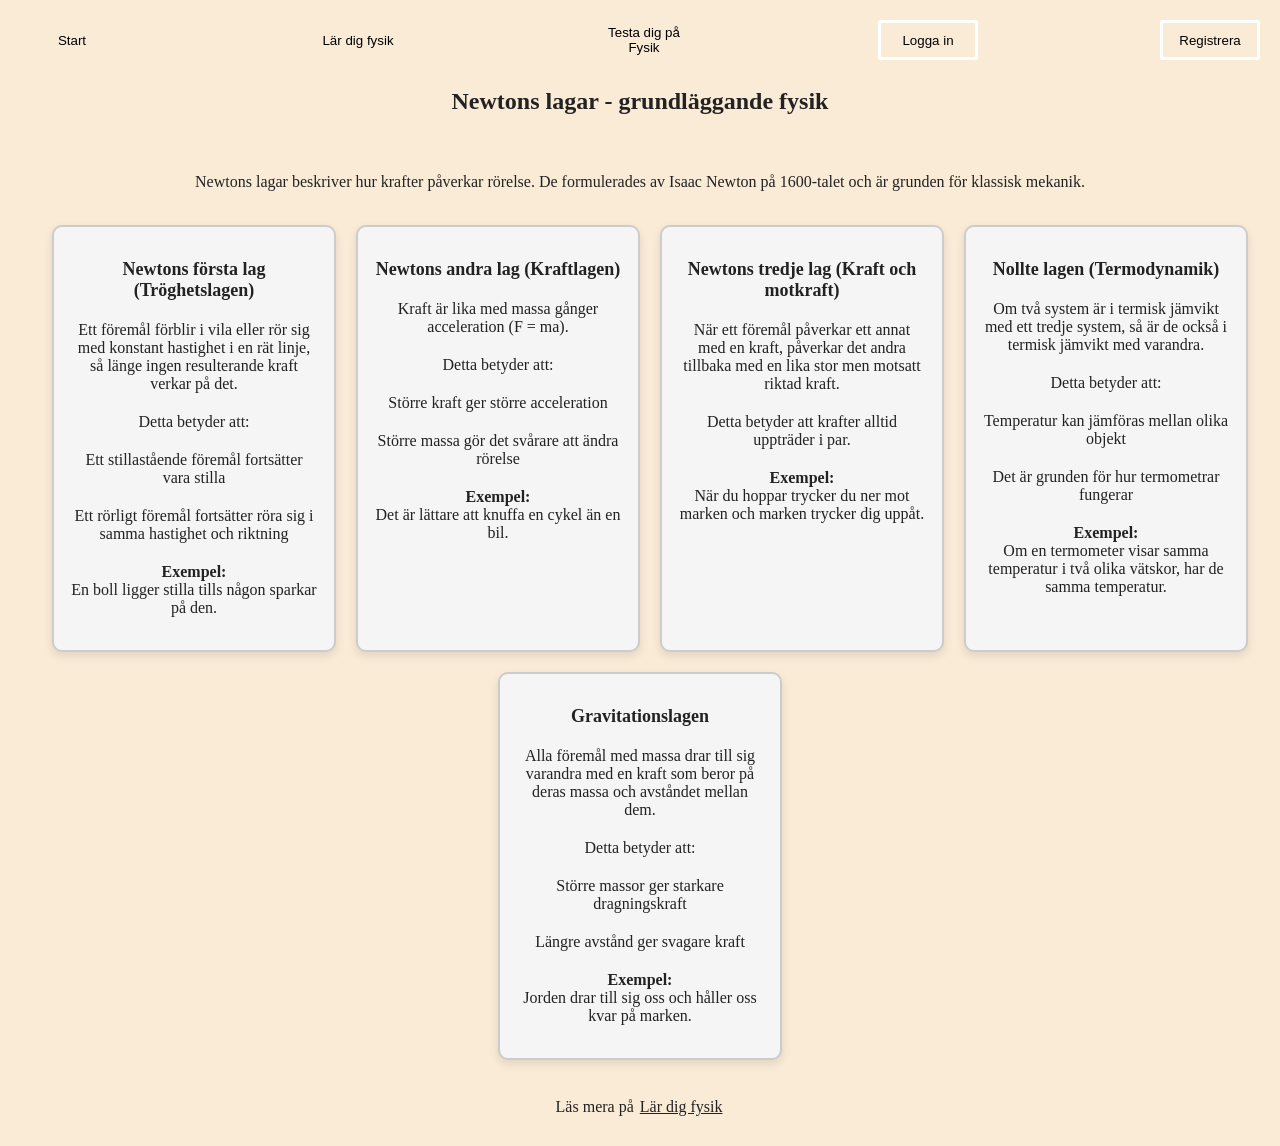
==== html-filer/Index.html @ cfb042e3 "fixat lär" ====
<!doctype html>
<html lang="en">
  <head>
    <meta charset="UTF-8" />
    <meta name="viewport" content="width=device-width, initial-scale=1.0" />
    <link rel="stylesheet" href="../css-filer/style.css" />
    <script src="../JavaScript/JavaScript.js"></script>
    <title>Fysik</title>
  </head>

  <body class="Index">
    <header>
      <nav>
        <section class="Navigation">
          <!-- Navigation, den vägleder användaren till andra webbsidor-->
          <ul>
            <li>
              <a class="Homebtn" href="../html-filer/Index.html"
                ><button>Start</button></a
              >
            </li>
            <li>
              <a href="../html-filer/Fysiklär.html"
                ><button>Lär dig fysik</button></a
              >
            </li>
            <li>
              <a href="../html-filer/FysikTesta.html"
                ><button>Testa dig på Fysik</button></a
              >
            </li>
            <li><button id="SignInBtn">Logga in</button></li>
            <li><button id="SignUpBtn">Registrera</button></li>
          </ul>
        </section>
        <div class="Rubrik">
          <!-- Här är lite snabbt vad sidan handlar om -->
          <h1>Newtons lagar - grundläggande fysik</h1>
          <br />
          <p>
            Newtons lagar beskriver hur krafter påverkar rörelse. De
            formulerades av Isaac Newton på 1600-talet och är grunden för
            klassisk mekanik.
          </p>
        </div>
      </nav>
    </header>
    <div class="FormBox">
      <!-- Panelen för att registrera sig -->
      <form id="SignupForm" style="display: none">
        <label for="username">Username:</label>
        <input type="text" id="regusername" name="username" />
        <br />
        <label for="password">Password:</label>
        <input type="password" id="regpassword" name="password" />
        <br />
        <label for="conpassword">Confirm Password:</label>
        <input type="password" id="regconpassword" name="conpassword" />
        <br />
        <input type="submit" value="Registrera" />
      </form>
    </div>
    <div class="FormBox">
      <!-- Panelen för att logga in -->
      <form id="LoginForm" style="display: none">
        <label for="username">Username:</label>
        <input type="text" id="logusername" name="username" />
        <br />
        <label for="password">Password:</label>
        <input type="password" id="logpassword" name="password" />
        <br />
        <input type="submit" value="Submit" />
      </form>
    </div>

    <section class="indexbody">
      <br />
      <!-- Här skriver jag lite för att väcka intresse -->
      <div class="box">
        <h2>Newtons första lag (Tröghetslagen)</h2>
        <p>
          Ett föremål förblir i vila eller rör sig med konstant hastighet i en
          rät linje, så länge ingen resulterande kraft verkar på det.
        </p>

        <p>Detta betyder att:</p>

        <p>Ett stillastående föremål fortsätter vara stilla</p>
        <p>
          Ett rörligt föremål fortsätter röra sig i samma hastighet och riktning
        </p>

        <p>
          <strong>Exempel:</strong><br />
          En boll ligger stilla tills någon sparkar på den.
        </p>
      </div>

      <div class="box">
        <h2>Newtons andra lag (Kraftlagen)</h2>
        <p>Kraft är lika med massa gånger acceleration (F = ma).</p>

        <p>Detta betyder att:</p>

        <p>Större kraft ger större acceleration</p>
        <p>Större massa gör det svårare att ändra rörelse</p>

        <p>
          <strong>Exempel:</strong><br />
          Det är lättare att knuffa en cykel än en bil.
        </p>
      </div>

      <div class="box">
        <h2>Newtons tredje lag (Kraft och motkraft)</h2>
        <p>
          När ett föremål påverkar ett annat med en kraft, påverkar det andra
          tillbaka med en lika stor men motsatt riktad kraft.
        </p>

        <p>Detta betyder att krafter alltid uppträder i par.</p>

        <p>
          <strong>Exempel:</strong><br />
          När du hoppar trycker du ner mot marken och marken trycker dig uppåt.
        </p>
      </div>

      <div class="box">
        <h2>Nollte lagen (Termodynamik)</h2>
        <p>
          Om två system är i termisk jämvikt med ett tredje system, så är de
          också i termisk jämvikt med varandra.
        </p>

        <p>Detta betyder att:</p>
        <p>Temperatur kan jämföras mellan olika objekt</p>
        <p>Det är grunden för hur termometrar fungerar</p>
        <p>
          <strong>Exempel:</strong><br />
          Om en termometer visar samma temperatur i två olika vätskor, har de
          samma temperatur.
        </p>
      </div>

      <div class="box">
        <h2>Gravitationslagen</h2>
        <p>
          Alla föremål med massa drar till sig varandra med en kraft som beror
          på deras massa och avståndet mellan dem.
        </p>

        <p>Detta betyder att:</p>

        <p>Större massor ger starkare dragningskraft</p>
        <p>Längre avstånd ger svagare kraft</p>

        <p>
          <strong>Exempel:</strong><br />
          Jorden drar till sig oss och håller oss kvar på marken.
        </p>
      </div>
    </section>
    <br />
    <p>Läs mera på <a href="Fysiklär.html">Lär dig fysik</a></p>
    <!-- Länk för att skicka dem till min andra sida så att dem kan läsa mer -->
  </body>
</html>
---- css-filer/style.css ----
*{
    padding: 2px;
    color: #222;
    text-align: center;
    justify-content: center;
}

.Index{
background-color: antiquewhite;
}
.Fysiklär{
    background-color: antiquewhite;
    color: #1F1F1F;
    text-align: center;
    justify-content: center;
}
.FysikTesta{
    background-color:antiquewhite;
    color: #1F1F1F;
    text-align: center;
    justify-content: center;
}

nav ul {
    display: flex;
    gap: 1rem;
    padding: 0;
    margin: 0;
    list-style: none;
    align-items: center;
    justify-content: space-between;
    
}

nav ul li {
    margin: 0;
}

nav ul li a {
    color: black;
    text-decoration: none;
}

.Navigation {
    background-color: antiquewhite;
}

.Homebtn {
    color: white;
}

.text{
    user-select: none;
    border-color: 0px 0px 5px 1px white;
    width: 500px;
    gap: 20px;
}
.Lås {
    user-select: none;
    border-color: 0px 0px 5px 1px white;

}

.box2 .bilder{
    width: 100%;
    max-width: 1000px;
    height: 200px;
    object-fit: cover;
    border-radius: 20px;
    margin-top: 0;
}

button {
    background-color: antiquewhite;
    color: black;
    border: none;
    border-radius: 2px;
    border-color: 0px 0px 5px 1px white;
    border-width: 1px;
    box-sizing: border-box;
    width: 100px;
    height: 40px;
    transition: transform(0.1s);

}

button:hover {
    background-color: whitesmoke;
    transform: scale(1.05);
}

#SignUpBtn,
#SignInBtn {
    border: 1px solid white;
    border-width: 3px;
    box-sizing: border-box;
    border-color: 0px 0px 5px 1px white;
}
.indexbody {
  display: flex;
  flex-wrap: wrap;
  gap: 20px;
  justify-content: center;
}
.fysiklärcontainer{
    display: flex;
    flex-direction: column;
    gap: 50px;
    width: 90%;
    margin: auto;
}
.box2{
    display: flex;
    align-items: stretch;
    gap: 40px;
    background-color: antiquewhite;
    border-radius: 20px;
    padding: 15px;
}

.box {
  background-color: #f5f5f5;
  border: 2px solid #ccc;
  border-radius: 10px;
  padding: 15px;
  width: 250px;
  box-shadow: 0 4px 10px rgba(0,0,0,0.1);
}

.box h2 {
  font-size: 18px;
  margin-bottom: 10px;
}
.Fysiklär h2 {
    margin-bottom: 0;
}
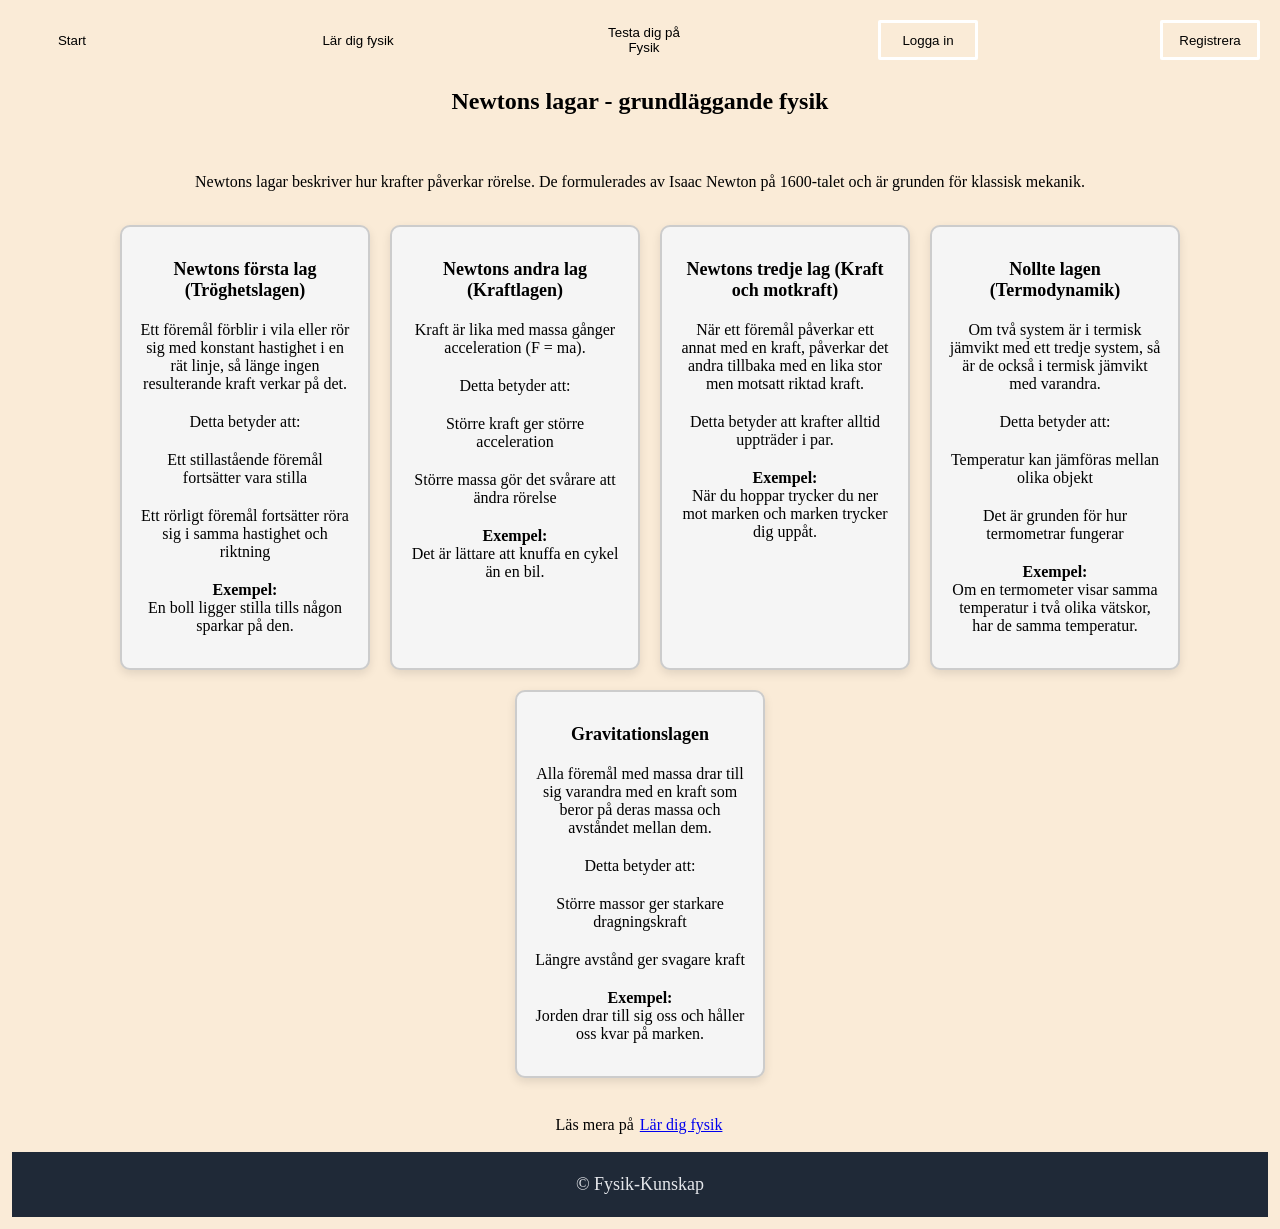
==== commit 096abf7a: "börjat med script quiz i html" ====
--- a/html-filer/Index.html
+++ b/html-filer/Index.html
@@ -4,8 +4,7 @@
     <meta charset="UTF-8" />
     <meta name="viewport" content="width=device-width, initial-scale=1.0" />
     <link rel="stylesheet" href="../css-filer/style.css" />
-    <script src="../JavaScript/JavaScript.js"></script>
-    <title>Fysik</title>
+    <title>Fysik-Kunskap</title>
   </head>
 
   <body class="Index">
@@ -164,5 +163,9 @@
     <br />
     <p>Läs mera på <a href="Fysiklär.html">Lär dig fysik</a></p>
     <!-- Länk för att skicka dem till min andra sida så att dem kan läsa mer -->
+      <footer class="Footer">
+      <p>&copy; Fysik-Kunskap</p>
+      </footer>
+      <script src="../JavaScript/JavaScript.js"></script>
   </body>
 </html>
--- a/css-filer/style.css
+++ b/css-filer/style.css
@@ -1,8 +1,7 @@
 *{
     padding: 2px;
-    color: #222;
+    box-sizing: border-box;
     text-align: center;
-    justify-content: center;
 }
 
 .Index{
@@ -14,6 +13,7 @@
     text-align: center;
     justify-content: center;
 }
+
 .FysikTesta{
     background-color:antiquewhite;
     color: #1F1F1F;
@@ -51,25 +51,13 @@
 
 .text{
     user-select: none;
-    border-color: 0px 0px 5px 1px white;
-    width: 500px;
-    gap: 20px;
+    border-color: white;
+    text-align: left;
 }
 .Lås {
     user-select: none;
-    border-color: 0px 0px 5px 1px white;
-
+    border-color: white;
 }
-
-.box2 .bilder{
-    width: 100%;
-    max-width: 1000px;
-    height: 200px;
-    object-fit: cover;
-    border-radius: 20px;
-    margin-top: 0;
-}
-
 button {
     background-color: antiquewhite;
     color: black;
@@ -81,7 +69,6 @@
     width: 100px;
     height: 40px;
     transition: transform(0.1s);
-
 }
 
 button:hover {
@@ -109,13 +96,21 @@
     width: 90%;
     margin: auto;
 }
+.box2 .bilder{
+    width: 100%;
+    max-width: 400px;
+    height: auto;
+    object-fit: cover;
+    border-radius: 20px;
+}
 .box2{
-    display: flex;
-    align-items: stretch;
+    display: grid;
+    grid-template-columns: 2fr 1fr;
     gap: 40px;
+    align-items: center;
     background-color: antiquewhite;
     border-radius: 20px;
-    padding: 15px;
+    padding: 20px;
 }
 
 .box {
@@ -125,6 +120,7 @@
   padding: 15px;
   width: 250px;
   box-shadow: 0 4px 10px rgba(0,0,0,0.1);
+  
 }
 
 .box h2 {
@@ -134,3 +130,25 @@
 .Fysiklär h2 {
     margin-bottom: 0;
 }
+
+.Footer {
+    background-color: #1F2937;
+    color: #E5E7EB;
+    text-align: center;
+    font-size: 18px;
+}
+
+@media (max-width: 768px) {
+    .box2 {
+        grid-template-columns: 1fr;
+    }
+
+    .text {
+        order: 1;
+        text-align: left;
+    }
+
+    .Lås {
+        order: 2;
+    }
+}
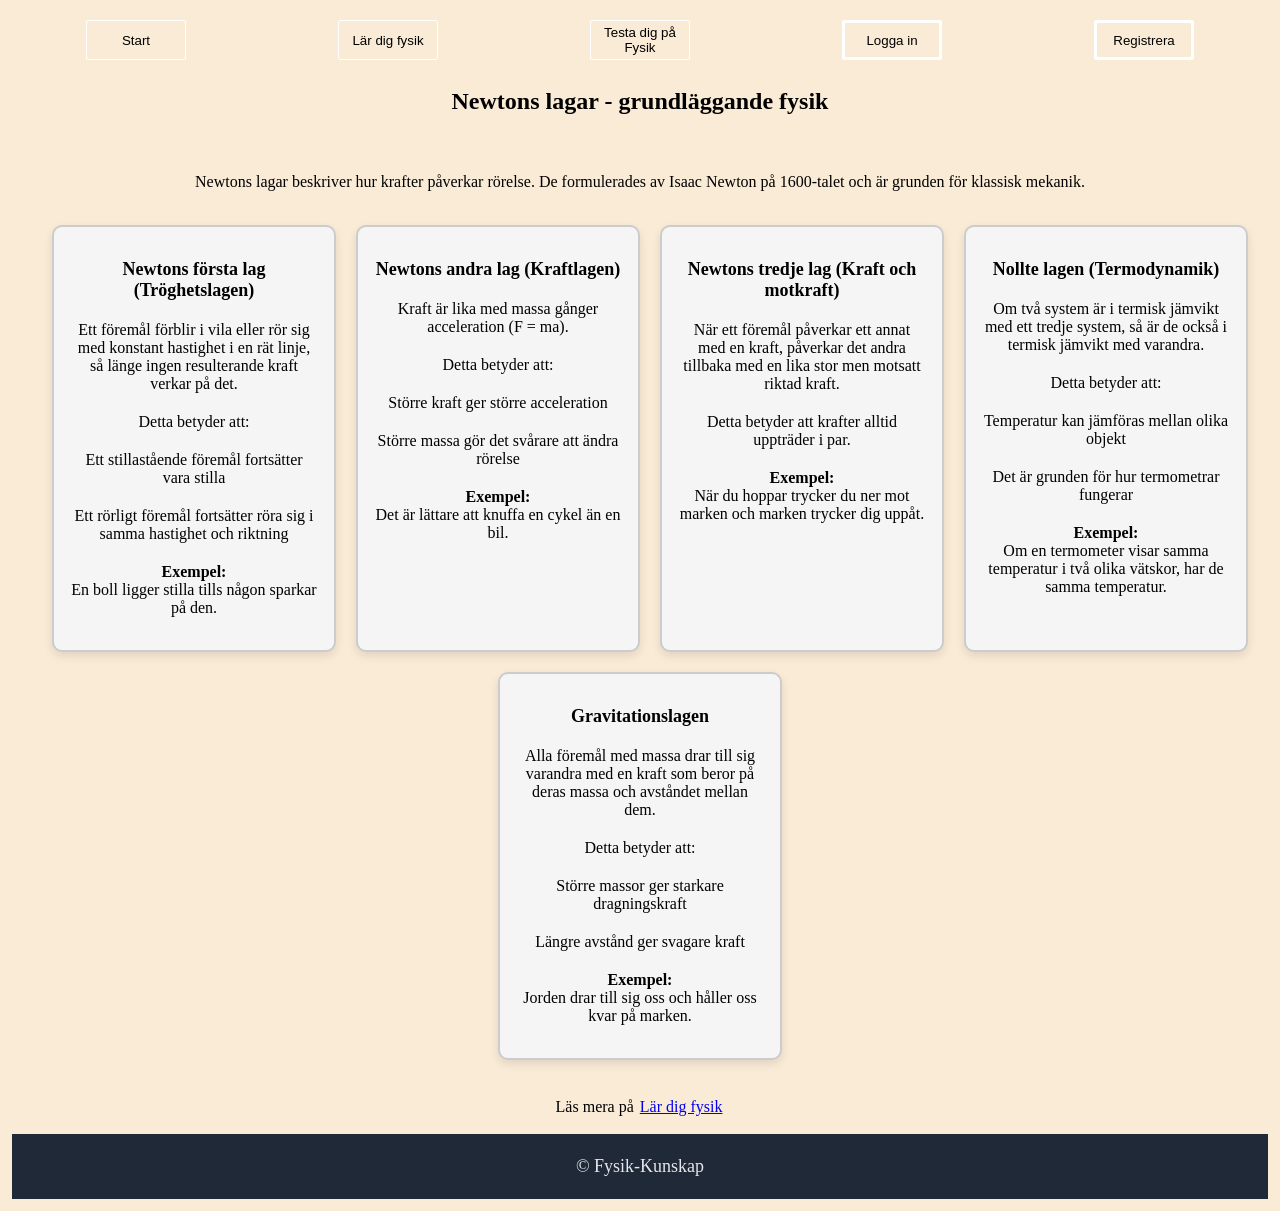
==== commit 0e0bd7fa: "fixat lite pappo" ====
--- a/html-filer/Index.html
+++ b/html-filer/Index.html
@@ -4,6 +4,7 @@
     <meta charset="UTF-8" />
     <meta name="viewport" content="width=device-width, initial-scale=1.0" />
     <link rel="stylesheet" href="../css-filer/style.css" />
+    <script src="../JavaScript/JavaScript.js"></script>
     <title>Fysik-Kunskap</title>
   </head>
 
@@ -163,9 +164,8 @@
     <br />
     <p>Läs mera på <a href="Fysiklär.html">Lär dig fysik</a></p>
     <!-- Länk för att skicka dem till min andra sida så att dem kan läsa mer -->
-      <footer class="Footer">
+    <footer class="Footer">
       <p>&copy; Fysik-Kunskap</p>
-      </footer>
-      <script src="../JavaScript/JavaScript.js"></script>
+    </footer>
   </body>
 </html>
--- a/css-filer/style.css
+++ b/css-filer/style.css
@@ -1,39 +1,19 @@
-*{
+* {
     padding: 2px;
-    box-sizing: border-box;
     text-align: center;
 }
 
-.Index{
-background-color: antiquewhite;
-}
-.Fysiklär{
+body {
     background-color: antiquewhite;
-    color: #1F1F1F;
-    text-align: center;
-    justify-content: center;
-}
-
-.FysikTesta{
-    background-color:antiquewhite;
-    color: #1F1F1F;
-    text-align: center;
-    justify-content: center;
 }
 
 nav ul {
-    display: flex;
+    display: grid;
+    grid-template-columns: repeat(5, 1fr);
     gap: 1rem;
     padding: 0;
     margin: 0;
     list-style: none;
-    align-items: center;
-    justify-content: space-between;
-    
-}
-
-nav ul li {
-    margin: 0;
 }
 
 nav ul li a {
@@ -41,36 +21,16 @@
     text-decoration: none;
 }
 
-.Navigation {
-    background-color: antiquewhite;
-}
-
-.Homebtn {
-    color: white;
-}
-
-.text{
-    user-select: none;
-    border-color: white;
-    text-align: left;
-}
-.Lås {
-    user-select: none;
-    border-color: white;
-}
 button {
     background-color: antiquewhite;
     color: black;
-    border: none;
+    border: 1px solid white;
     border-radius: 2px;
-    border-color: 0px 0px 5px 1px white;
-    border-width: 1px;
-    box-sizing: border-box;
     width: 100px;
     height: 40px;
-    transition: transform(0.1s);
+    box-sizing: border-box;
+    transition: transform 0.1s;
 }
-
 button:hover {
     background-color: whitesmoke;
     transform: scale(1.05);
@@ -108,7 +68,6 @@
     grid-template-columns: 2fr 1fr;
     gap: 40px;
     align-items: center;
-    background-color: antiquewhite;
     border-radius: 20px;
     padding: 20px;
 }
@@ -120,7 +79,6 @@
   padding: 15px;
   width: 250px;
   box-shadow: 0 4px 10px rgba(0,0,0,0.1);
-  
 }
 
 .box h2 {
@@ -139,6 +97,16 @@
 }
 
 @media (max-width: 768px) {
+    nav ul {
+        grid-template-columns: 1fr;
+        gap: 10px;
+        text-align: center;
+    }
+
+    nav ul li a {
+        display: block;
+        padding: 10px;
+    }
     .box2 {
         grid-template-columns: 1fr;
     }
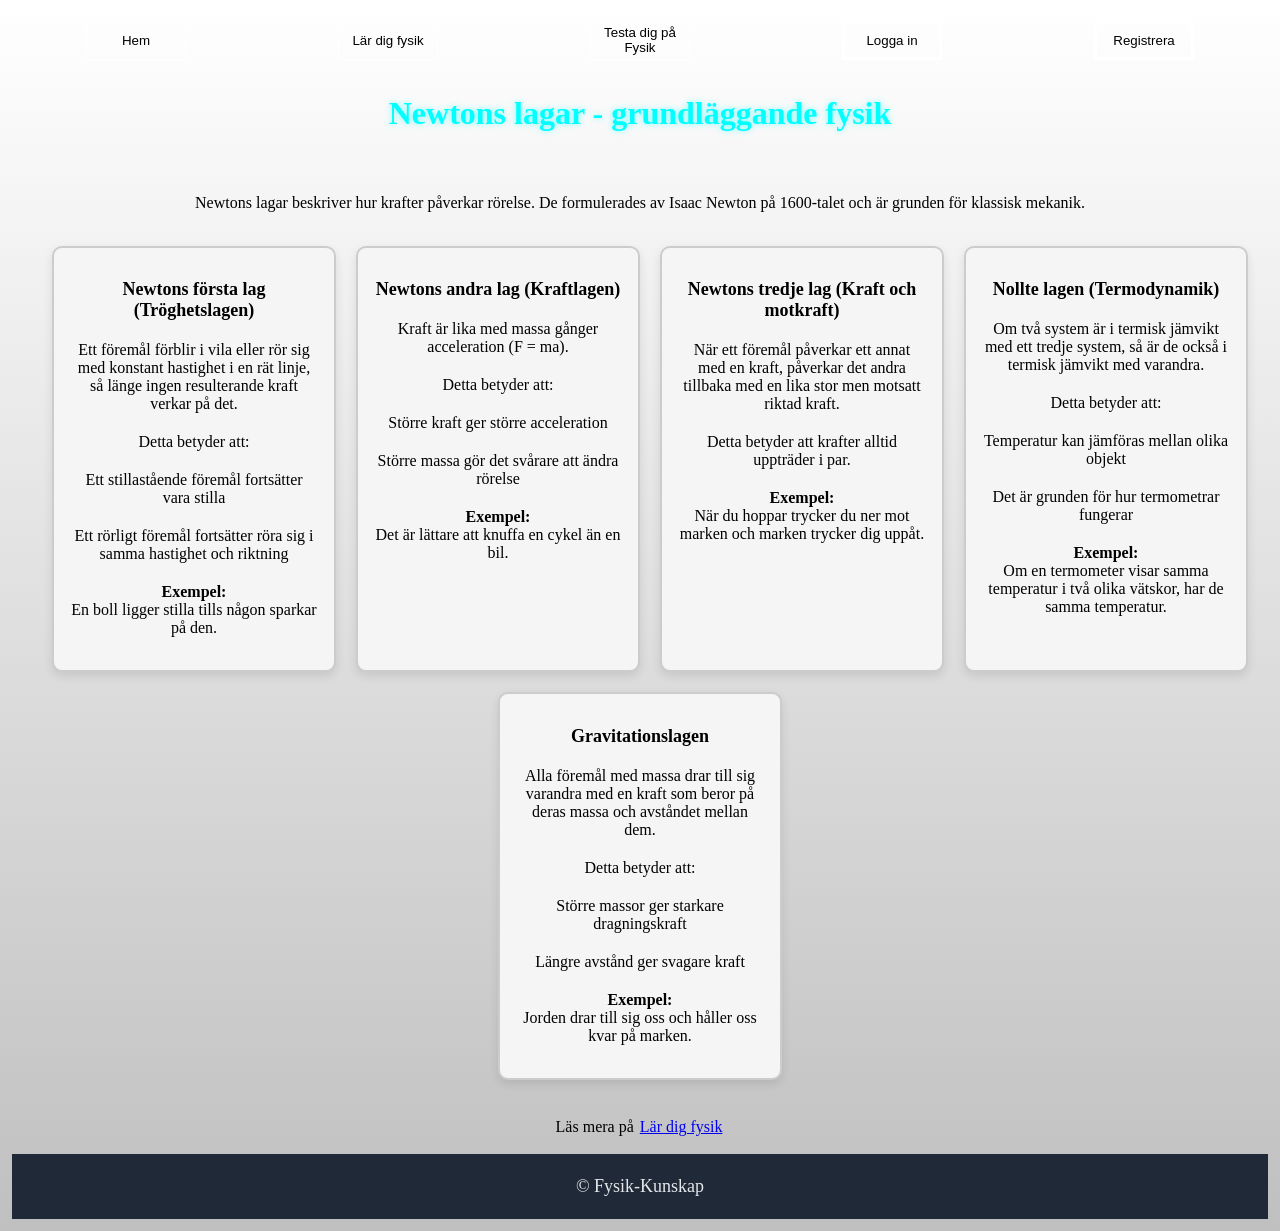
==== commit b7034743: "fixat fysikTesta" ====
--- a/html-filer/Index.html
+++ b/html-filer/Index.html
@@ -16,7 +16,7 @@
           <ul>
             <li>
               <a class="Homebtn" href="../html-filer/Index.html"
-                ><button>Start</button></a
+                ><button>Hem</button></a
               >
             </li>
             <li>
--- a/css-filer/style.css
+++ b/css-filer/style.css
@@ -4,7 +4,14 @@
 }
 
 body {
-    background-color: antiquewhite;
+    background: linear-gradient(white, GREY , DARKGREY  );
+    background-size: 400% 400%;
+    animation: bgRör 5s ease infinite;
+}
+@keyframes bgRör{
+    0% {background-position: 0% 50%;}
+    50%{background-position: 50% 100%;}
+    100%{background-position: 0% 50%;}
 }
 
 nav ul {
@@ -22,7 +29,7 @@
 }
 
 button {
-    background-color: antiquewhite;
+    background-color: transparent;
     color: black;
     border: 1px solid white;
     border-radius: 2px;
@@ -55,6 +62,7 @@
     gap: 50px;
     width: 90%;
     margin: auto;
+    
 }
 .box2 .bilder{
     width: 100%;
@@ -62,14 +70,20 @@
     height: auto;
     object-fit: cover;
     border-radius: 20px;
+    border: 1px solid black;
+    box-shadow: 0 4px 10px rgba(0,0,0,0.1);
 }
 .box2{
     display: grid;
-    grid-template-columns: 2fr 1fr;
+    grid-template-columns: 1fr 1fr;
     gap: 40px;
     align-items: center;
     border-radius: 20px;
-    padding: 20px;
+    padding: 30px;
+    border: 1px solid black;
+    background-color: white;   
+    box-shadow: 0 4px 10px rgba(0,0,0,0.1);
+
 }
 
 .box {
@@ -88,6 +102,87 @@
 .Fysiklär h2 {
     margin-bottom: 0;
 }
+.FysikTestaContainer {
+  background: rgba(0, 0, 0, 0.6);
+  backdrop-filter: blur(10px);
+  padding: 2rem;
+  border-radius: 20px;
+  box-shadow: 0 0 20px rgba(0, 255, 255, 0.2);
+  width: 400px;
+  text-align: center;
+  display: flex;
+  flex-direction: column;
+  align-items: center;
+  transition: all 0.3s ease-in-out;
+}
+h1 {
+  color: #00ffff;
+  font-size: 2rem;
+  margin-bottom: 1.5rem;
+  text-shadow: 0 0 6px rgba(0, 255, 255, 0.5);
+}
+#frågor {
+  font-size: 1.2rem;
+  margin-bottom: 1rem;
+  color: #ffffff;
+}
+#val button {
+  display: block;
+  margin: 0.5rem 0;
+  padding: 0.75rem;
+  width: 100%;
+  background: rgba(0, 255, 255, 0.08);
+  border: 2px solid #00ffff;
+  color: #ffffff;
+  cursor: pointer;
+  border-radius: 8px;
+  font-weight: bold;
+  transition: 0.3s;
+  box-shadow: 0 0 6px rgba(0, 255, 255, 0.2);
+  text-shadow: 0 0 5px rgba(0, 255, 255, 0.2);
+}
+
+#val button:hover {
+  background-color: #00ffff;
+  color: #000;
+  transform: scale(1.03);
+  box-shadow: 0 0 12px rgba(0, 255, 255, 0.4);
+}
+#nextBtn, 
+#StartaOmBtn {
+  margin-top: 1rem;
+  padding: 0.6rem 1.2rem;
+  background-color: #00ffff;
+  color: #000;
+  border: none;
+  cursor: pointer;
+  border-radius: 8px;
+  font-weight: bold;
+  box-shadow: 0 0 8px rgba(0, 255, 255, 0.3);
+  transition: all 0.3s ease;
+}
+#nextBtn:hover, 
+#StartaOmBtn:hover {
+  background-color: #00e6e6;
+  transform: scale(1.05);
+  box-shadow: 0 0 12px rgba(0, 255, 255, 0.5);
+}
+#resultat {
+  font-size: 1.4rem;
+  margin-top: 1rem;
+  color: #00ffcc;
+  text-shadow: 0 0 10px #00ffcc;
+}
+#timer {
+  margin-top: 1rem;
+  font-weight: bold;
+  font-size: 1rem;
+  color: #00ffff;
+  text-shadow: 0 0 10px #00ffff;
+}
+.hidden {
+  display: none;
+}
 
 .Footer {
     background-color: #1F2937;
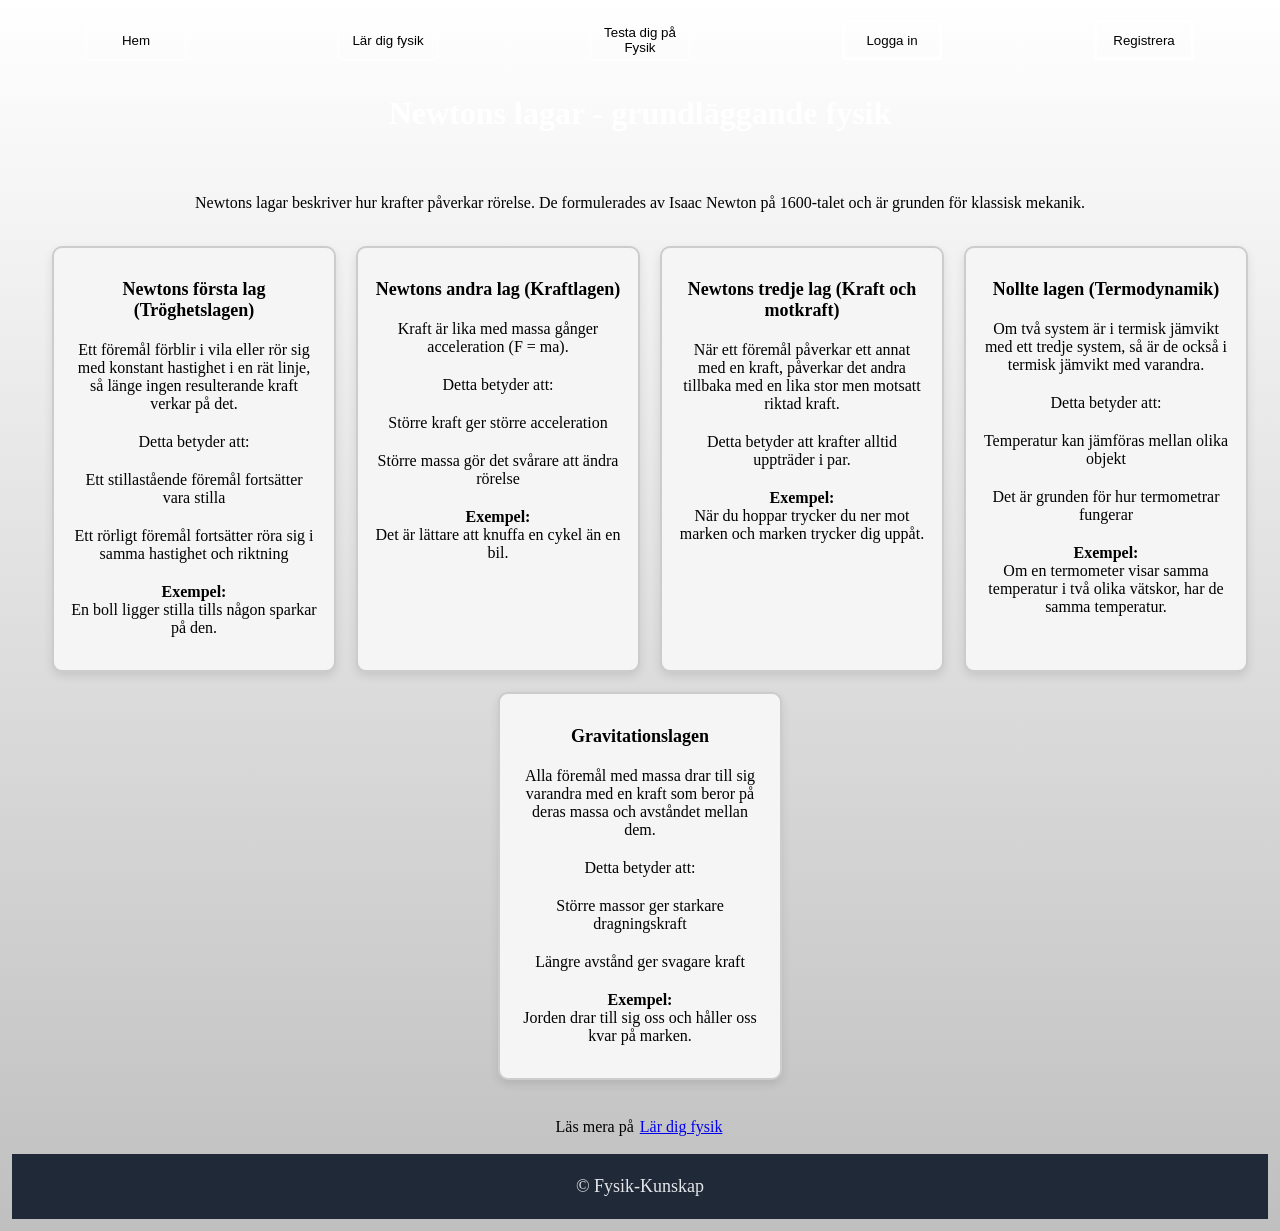
==== commit dd927f4b: "fixat val och frågor i html, css och js" ====
--- a/html-filer/Index.html
+++ b/html-filer/Index.html
@@ -4,7 +4,6 @@
     <meta charset="UTF-8" />
     <meta name="viewport" content="width=device-width, initial-scale=1.0" />
     <link rel="stylesheet" href="../css-filer/style.css" />
-    <script src="../JavaScript/JavaScript.js"></script>
     <title>Fysik-Kunskap</title>
   </head>
 
@@ -72,10 +71,10 @@
         <input type="submit" value="Submit" />
       </form>
     </div>
-
+    <!-- Här skriver jag lite för att väcka intresse -->
     <section class="indexbody">
       <br />
-      <!-- Här skriver jag lite för att väcka intresse -->
+      <!-- Skapat boxes där jag har lagt in text -->
       <div class="box">
         <h2>Newtons första lag (Tröghetslagen)</h2>
         <p>
@@ -95,7 +94,7 @@
           En boll ligger stilla tills någon sparkar på den.
         </p>
       </div>
-
+      <!-- Skapat boxes där jag har lagt in text -->
       <div class="box">
         <h2>Newtons andra lag (Kraftlagen)</h2>
         <p>Kraft är lika med massa gånger acceleration (F = ma).</p>
@@ -110,7 +109,7 @@
           Det är lättare att knuffa en cykel än en bil.
         </p>
       </div>
-
+      <!-- Skapat boxes där jag har lagt in text -->
       <div class="box">
         <h2>Newtons tredje lag (Kraft och motkraft)</h2>
         <p>
@@ -125,7 +124,7 @@
           När du hoppar trycker du ner mot marken och marken trycker dig uppåt.
         </p>
       </div>
-
+      <!-- Skapat boxes där jag har lagt in text -->
       <div class="box">
         <h2>Nollte lagen (Termodynamik)</h2>
         <p>
@@ -142,7 +141,7 @@
           samma temperatur.
         </p>
       </div>
-
+      <!-- Skapat boxes där jag har lagt in text -->
       <div class="box">
         <h2>Gravitationslagen</h2>
         <p>
@@ -162,10 +161,12 @@
       </div>
     </section>
     <br />
+    <!-- Länk för att skicka dem till min andra sida så att dem kan läsa mer -->
     <p>Läs mera på <a href="Fysiklär.html">Lär dig fysik</a></p>
-    <!-- Länk för att skicka dem till min andra sida så att dem kan läsa mer -->
-    <footer class="Footer">
-      <p>&copy; Fysik-Kunskap</p>
-    </footer>
+    <script src="../JavaScript/JavaScript.js"></script>
   </body>
+  <footer class="Footer">
+    <p>&copy; Fysik-Kunskap</p>
+    <!-- Visa att det min webbsida -->
+  </footer>
 </html>
--- a/css-filer/style.css
+++ b/css-filer/style.css
@@ -45,10 +45,7 @@
 
 #SignUpBtn,
 #SignInBtn {
-    border: 1px solid white;
-    border-width: 3px;
-    box-sizing: border-box;
-    border-color: 0px 0px 5px 1px white;
+        border: 3px solid white;
 }
 .indexbody {
   display: flex;
@@ -83,9 +80,7 @@
     border: 1px solid black;
     background-color: white;   
     box-shadow: 0 4px 10px rgba(0,0,0,0.1);
-
-}
-
+}
 .box {
   background-color: #f5f5f5;
   border: 2px solid #ccc;
@@ -103,39 +98,53 @@
     margin-bottom: 0;
 }
 .FysikTestaContainer {
+  display: flex;
+  justify-content: center;
+  align-items: center;
   background: rgba(0, 0, 0, 0.6);
   backdrop-filter: blur(10px);
   padding: 2rem;
   border-radius: 20px;
   box-shadow: 0 0 20px rgba(0, 255, 255, 0.2);
-  width: 400px;
   text-align: center;
-  display: flex;
   flex-direction: column;
-  align-items: center;
   transition: all 0.3s ease-in-out;
 }
+.box3{
+    display: grid;
+    grid-template-columns: 1fr;
+    border-radius: 20px;
+    padding: 30px;
+}
 h1 {
-  color: #00ffff;
+  color: white;
   font-size: 2rem;
   margin-bottom: 1.5rem;
-  text-shadow: 0 0 6px rgba(0, 255, 255, 0.5);
 }
 #frågor {
-  font-size: 1.2rem;
-  margin-bottom: 1rem;
+  display:flex;
+  align-items:center;
+  min-height:120px;
   color: #ffffff;
+  font-size: x-large;
+  font-weight: bold;
+}
+#val {
+  display: grid;
+  grid-template-columns: 1fr 1fr;
+  gap: 1rem;
+  
 }
 #val button {
-  display: block;
-  margin: 0.5rem 0;
-  padding: 0.75rem;
+  margin: 0;
+  padding: 10px;
+  height: 100px;
   width: 100%;
   background: rgba(0, 255, 255, 0.08);
   border: 2px solid #00ffff;
   color: #ffffff;
   cursor: pointer;
-  border-radius: 8px;
+  border-radius: 10px;
   font-weight: bold;
   transition: 0.3s;
   box-shadow: 0 0 6px rgba(0, 255, 255, 0.2);
@@ -143,8 +152,6 @@
 }
 
 #val button:hover {
-  background-color: #00ffff;
-  color: #000;
   transform: scale(1.03);
   box-shadow: 0 0 12px rgba(0, 255, 255, 0.4);
 }
@@ -183,11 +190,9 @@
 .hidden {
   display: none;
 }
-
 .Footer {
     background-color: #1F2937;
     color: #E5E7EB;
-    text-align: center;
     font-size: 18px;
 }
 
@@ -214,4 +219,7 @@
     .Lås {
         order: 2;
     }
+     #val{
+    grid-template-columns:1fr;
+  }
 }
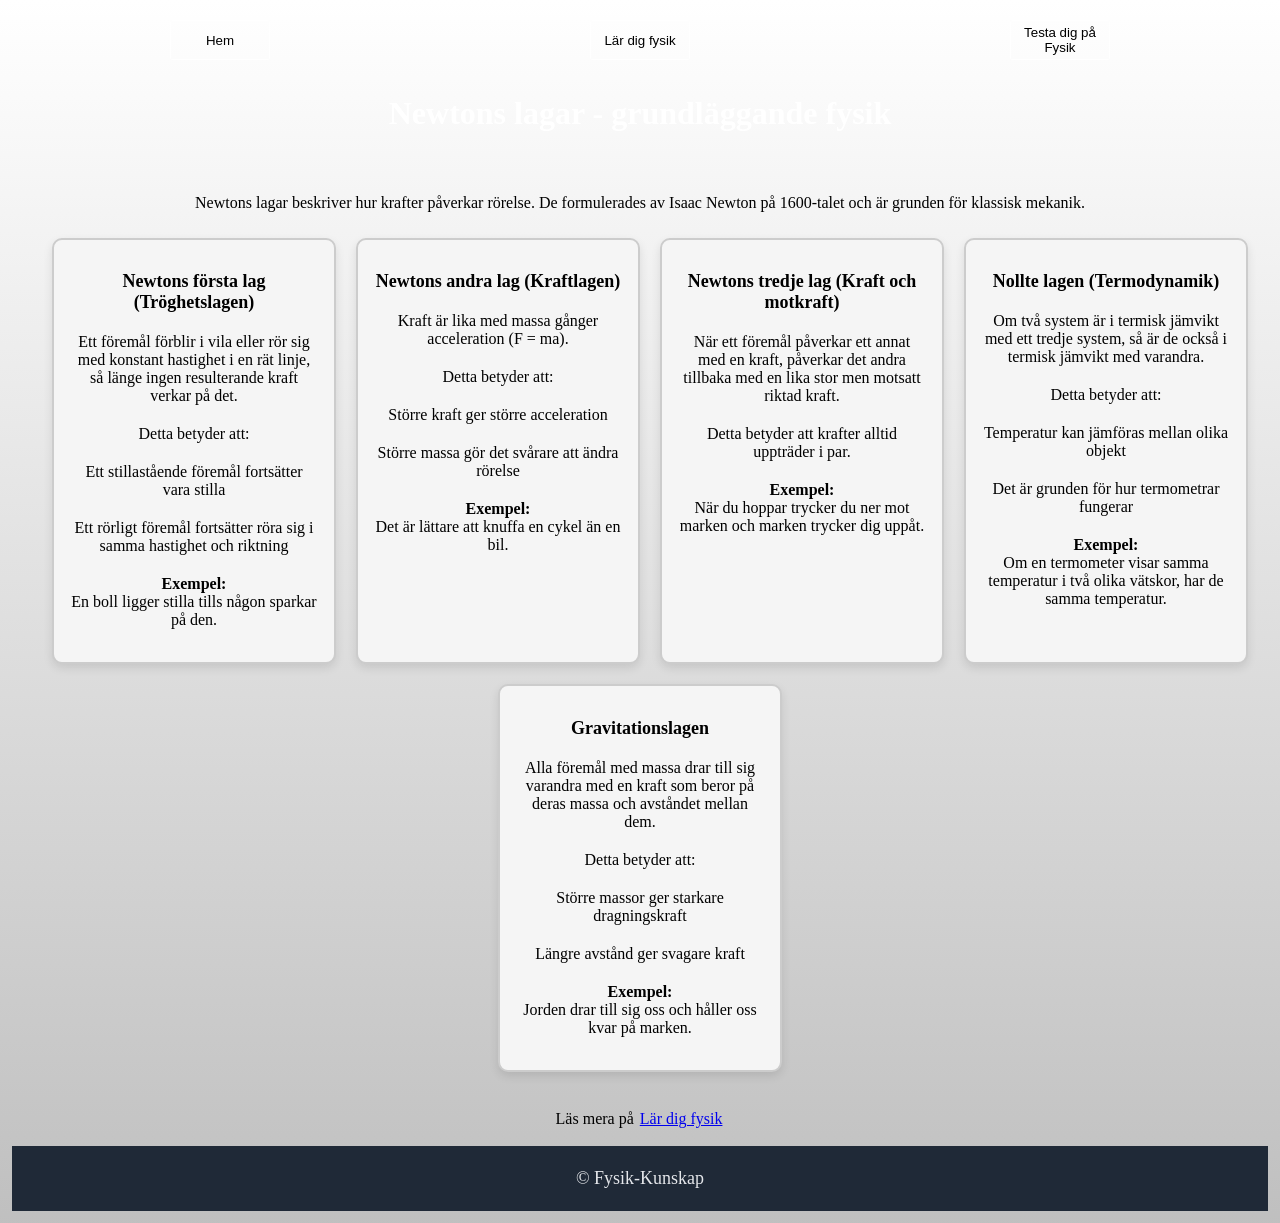
==== commit 4cb09db8: "javascript" ====
--- a/html-filer/Index.html
+++ b/html-filer/Index.html
@@ -28,8 +28,6 @@
                 ><button>Testa dig på Fysik</button></a
               >
             </li>
-            <li><button id="SignInBtn">Logga in</button></li>
-            <li><button id="SignUpBtn">Registrera</button></li>
           </ul>
         </section>
         <div class="Rubrik">
@@ -44,33 +42,6 @@
         </div>
       </nav>
     </header>
-    <div class="FormBox">
-      <!-- Panelen för att registrera sig -->
-      <form id="SignupForm" style="display: none">
-        <label for="username">Username:</label>
-        <input type="text" id="regusername" name="username" />
-        <br />
-        <label for="password">Password:</label>
-        <input type="password" id="regpassword" name="password" />
-        <br />
-        <label for="conpassword">Confirm Password:</label>
-        <input type="password" id="regconpassword" name="conpassword" />
-        <br />
-        <input type="submit" value="Registrera" />
-      </form>
-    </div>
-    <div class="FormBox">
-      <!-- Panelen för att logga in -->
-      <form id="LoginForm" style="display: none">
-        <label for="username">Username:</label>
-        <input type="text" id="logusername" name="username" />
-        <br />
-        <label for="password">Password:</label>
-        <input type="password" id="logpassword" name="password" />
-        <br />
-        <input type="submit" value="Submit" />
-      </form>
-    </div>
     <!-- Här skriver jag lite för att väcka intresse -->
     <section class="indexbody">
       <br />
--- a/css-filer/style.css
+++ b/css-filer/style.css
@@ -16,7 +16,7 @@
 
 nav ul {
     display: grid;
-    grid-template-columns: repeat(5, 1fr);
+    grid-template-columns: repeat(3, 1fr);
     gap: 1rem;
     padding: 0;
     margin: 0;
@@ -41,11 +41,6 @@
 button:hover {
     background-color: whitesmoke;
     transform: scale(1.05);
-}
-
-#SignUpBtn,
-#SignInBtn {
-        border: 3px solid white;
 }
 .indexbody {
   display: flex;
